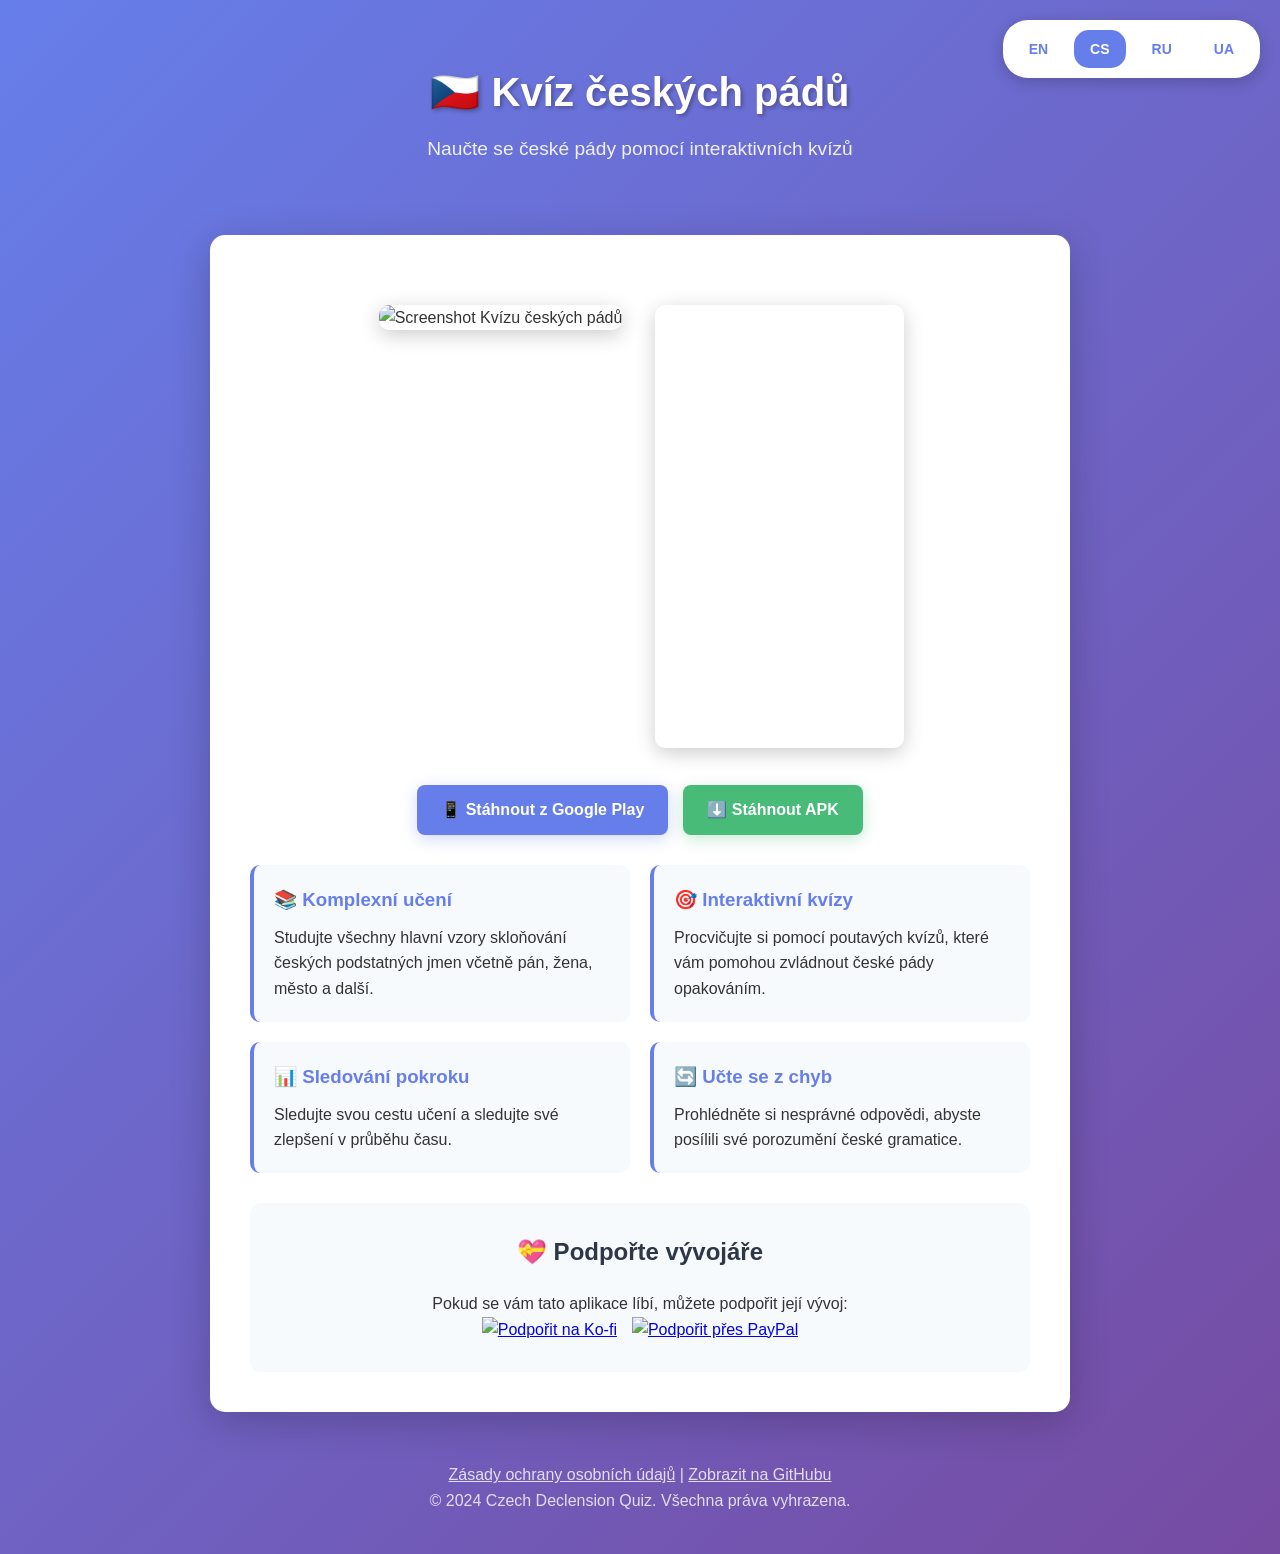
==== docs/cs.html @ d4c5b516 "Add landing page" ====
<!DOCTYPE html>
<html lang="cs">
<head>
    <meta charset="UTF-8">
    <meta name="viewport" content="width=device-width, initial-scale=1.0">
    <meta name="description" content="Kvíz českých pádů - Android aplikace pro studium skloňování podstatných jmen v češtině">
    <meta name="keywords" content="čeština, pády, kvíz, učení, Android, aplikace">
    <meta name="author" content="usharik">
    <title>Kvíz českých pádů - Naučte se české pády</title>
    <link rel="stylesheet" href="style.css">
    <link rel="alternate" hreflang="en" href="index.html">
    <link rel="alternate" hreflang="cs" href="cs.html">
    <link rel="alternate" hreflang="ru" href="ru.html">
    <link rel="alternate" hreflang="uk" href="ua.html">
</head>
<body>
    <div class="language-switcher">
        <a href="index.html" class="lang-btn">EN</a>
        <a href="cs.html" class="lang-btn active">CS</a>
        <a href="ru.html" class="lang-btn">RU</a>
        <a href="ua.html" class="lang-btn">UA</a>
    </div>
    <div class="container">
        <header>
            <h1>🇨🇿 Kvíz českých pádů</h1>
            <p class="tagline">Naučte se české pády pomocí interaktivních kvízů</p>
        </header>
        
        <div class="main-content">
            <div class="media-section">
                <div class="screenshot">
                    <img src="https://user-images.githubusercontent.com/15856751/41592267-4c107f64-73bc-11e8-89ce-f618351bb28d.png"
                         alt="Screenshot Kvízu českých pádů"
                         width="249">
                </div>

                <div class="video-container">
                    <iframe width="560" height="315"
                            src="https://www.youtube.com/embed/tfY8J9ZHEnU"
                            title="Demo video Kvízu českých pádů"
                            frameborder="0"
                            allow="accelerometer; autoplay; clipboard-write; encrypted-media; gyroscope; picture-in-picture; web-share"
                            allowfullscreen>
                    </iframe>
                </div>
            </div>

            <div class="buttons">
                <a href="https://play.google.com/store/apps/details?id=com.usharik.app" class="btn">
                    📱 Stáhnout z Google Play
                </a>
                <a href="https://github.com/usharik/CzechDeclensionQuiz/releases/download/2.10/app-release.apk" class="btn btn-secondary">
                    ⬇️ Stáhnout APK
                </a>
            </div>

            <div class="features">
                <div class="feature">
                    <h3>📚 Komplexní učení</h3>
                    <p>Studujte všechny hlavní vzory skloňování českých podstatných jmen včetně pán, žena, město a další.</p>
                </div>
                <div class="feature">
                    <h3>🎯 Interaktivní kvízy</h3>
                    <p>Procvičujte si pomocí poutavých kvízů, které vám pomohou zvládnout české pády opakováním.</p>
                </div>
                <div class="feature">
                    <h3>📊 Sledování pokroku</h3>
                    <p>Sledujte svou cestu učení a sledujte své zlepšení v průběhu času.</p>
                </div>
                <div class="feature">
                    <h3>🔄 Učte se z chyb</h3>
                    <p>Prohlédněte si nesprávné odpovědi, abyste posílili své porozumění české gramatice.</p>
                </div>
            </div>

            <div class="support">
                <h2>💝 Podpořte vývojáře</h2>
                <p>Pokud se vám tato aplikace líbí, můžete podpořit její vývoj:</p>
                <div class="support-buttons">
                    <a href="https://ko-fi.com/X8X8NI26" class="support-btn" target="_blank">
                        <img src="https://www.ko-fi.com/img/donate_sm.png" alt="Podpořit na Ko-fi">
                    </a>
                    <a href="https://www.paypal.me/usharik" class="support-btn" target="_blank">
                        <img src="https://www.paypalobjects.com/webstatic/mktg/logo/pp_cc_mark_37x23.jpg" alt="Podpořit přes PayPal" style="height: 35px;">
                    </a>
                </div>
            </div>
        </div>

        <footer>
            <p>
                <a href="privacy_policy.html">Zásady ochrany osobních údajů</a> | 
                <a href="https://github.com/usharik/CzechDeclensionQuiz">Zobrazit na GitHubu</a>
            </p>
            <p>&copy; 2024 Czech Declension Quiz. Všechna práva vyhrazena.</p>
        </footer>
    </div>
</body>
</html>
---- docs/style.css ----
* {
    margin: 0;
    padding: 0;
    box-sizing: border-box;
}

body {
    font-family: -apple-system, BlinkMacSystemFont, 'Segoe UI', Roboto, 'Helvetica Neue', Arial, sans-serif;
    line-height: 1.6;
    color: #333;
    background: linear-gradient(135deg, #667eea 0%, #764ba2 100%);
    min-height: 100vh;
}

.container {
    max-width: 900px;
    margin: 0 auto;
    padding: 20px;
}

header {
    text-align: center;
    padding: 40px 20px;
    color: white;
}

h1 {
    font-size: 2.5em;
    margin-bottom: 10px;
    text-shadow: 2px 2px 4px rgba(0,0,0,0.3);
}

.tagline {
    font-size: 1.2em;
    opacity: 0.9;
    margin-bottom: 30px;
}

.main-content {
    background: white;
    border-radius: 15px;
    padding: 40px;
    box-shadow: 0 10px 40px rgba(0,0,0,0.2);
    margin-bottom: 30px;
}

.media-section {
    display: flex;
    gap: 30px;
    justify-content: center;
    align-items: flex-start;
    margin: 30px 0;
    flex-wrap: wrap;
}

.screenshot {
    text-align: center;
    flex: 0 0 auto;
    width: 249px;
}

.screenshot img {
    width: 100%;
    height: auto;
    border-radius: 10px;
    box-shadow: 0 5px 20px rgba(0,0,0,0.2);
}

.video-container {
    flex: 0 0 auto;
    width: 249px;
}

.video-container iframe {
    width: 100%;
    height: 443px;
    border-radius: 10px;
    box-shadow: 0 5px 20px rgba(0,0,0,0.2);
}

.buttons {
    display: flex;
    flex-wrap: wrap;
    gap: 15px;
    justify-content: center;
    margin: 30px 0;
}

.btn {
    display: inline-flex;
    align-items: center;
    padding: 12px 24px;
    background: #667eea;
    color: white;
    text-decoration: none;
    border-radius: 8px;
    font-weight: 600;
    transition: all 0.3s ease;
    box-shadow: 0 4px 15px rgba(102, 126, 234, 0.3);
}

.btn:hover {
    background: #5568d3;
    transform: translateY(-2px);
    box-shadow: 0 6px 20px rgba(102, 126, 234, 0.4);
}

.btn-secondary {
    background: #48bb78;
    box-shadow: 0 4px 15px rgba(72, 187, 120, 0.3);
}

.btn-secondary:hover {
    background: #38a169;
    box-shadow: 0 6px 20px rgba(72, 187, 120, 0.4);
}

.btn-outline {
    background: white;
    color: #667eea;
    border: 2px solid #667eea;
    box-shadow: none;
}

.btn-outline:hover {
    background: #667eea;
    color: white;
}

.features {
    display: grid;
    grid-template-columns: repeat(auto-fit, minmax(250px, 1fr));
    gap: 20px;
    margin: 30px 0;
}

.feature {
    padding: 20px;
    background: #f7fafc;
    border-radius: 10px;
    border-left: 4px solid #667eea;
}

.feature h3 {
    color: #667eea;
    margin-bottom: 10px;
}

.support {
    text-align: center;
    padding: 30px;
    background: #f7fafc;
    border-radius: 10px;
    margin-top: 30px;
}

.support h2 {
    margin-bottom: 20px;
    color: #2d3748;
}

.support-buttons {
    display: flex;
    gap: 15px;
    justify-content: center;
    flex-wrap: wrap;
}

.support-btn {
    display: inline-block;
    transition: transform 0.3s ease;
}

footer {
    text-align: center;
    padding: 20px;
    color: white;
    opacity: 0.8;
}

footer a {
    color: white;
    text-decoration: underline;
}

.privacy-content {
    text-align: left;
}

.privacy-content h2 {
    color: #667eea;
    margin-top: 30px;
    margin-bottom: 15px;
    font-size: 1.5em;
}

.privacy-content p {
    margin-bottom: 15px;
    line-height: 1.8;
}

.privacy-content ul {
    margin: 15px 0;
    padding-left: 30px;
}

.privacy-content li {
    margin-bottom: 10px;
}

.privacy-content a {
    color: #667eea;
    text-decoration: none;
}

.privacy-content a:hover {
    text-decoration: underline;
}

.small-text {
    font-size: 0.9em;
    color: #666;
    margin-top: 30px;
    padding-top: 20px;
    border-top: 1px solid #e0e0e0;
}

.language-switcher {
    position: fixed;
    top: 20px;
    right: 20px;
    display: flex;
    gap: 10px;
    background: white;
    padding: 10px;
    border-radius: 25px;
    box-shadow: 0 4px 15px rgba(0,0,0,0.2);
    z-index: 1000;
}

.lang-btn {
    padding: 8px 16px;
    border: none;
    background: transparent;
    color: #667eea;
    font-weight: 600;
    cursor: pointer;
    border-radius: 15px;
    transition: all 0.3s ease;
    font-size: 14px;
    text-decoration: none;
    display: inline-block;
}

.lang-btn:hover {
    background: #f7fafc;
}

.lang-btn.active {
    background: #667eea;
    color: white;
}

@media (max-width: 768px) {
    h1 {
        font-size: 2em;
    }

    .main-content {
        padding: 20px;
    }

    .media-section {
        flex-direction: column;
        align-items: center;
    }

    .screenshot {
        width: 100%;
        max-width: 300px;
    }

    .video-container {
        width: 100%;
        max-width: 300px;
    }

    .video-container iframe {
        height: 533px;
    }

    .buttons {
        flex-direction: column;
    }

    .btn {
        width: 100%;
        justify-content: center;
    }

    .language-switcher {
        top: 10px;
        right: 10px;
        padding: 8px;
        gap: 5px;
    }

    .lang-btn {
        padding: 6px 12px;
        font-size: 12px;
    }
}
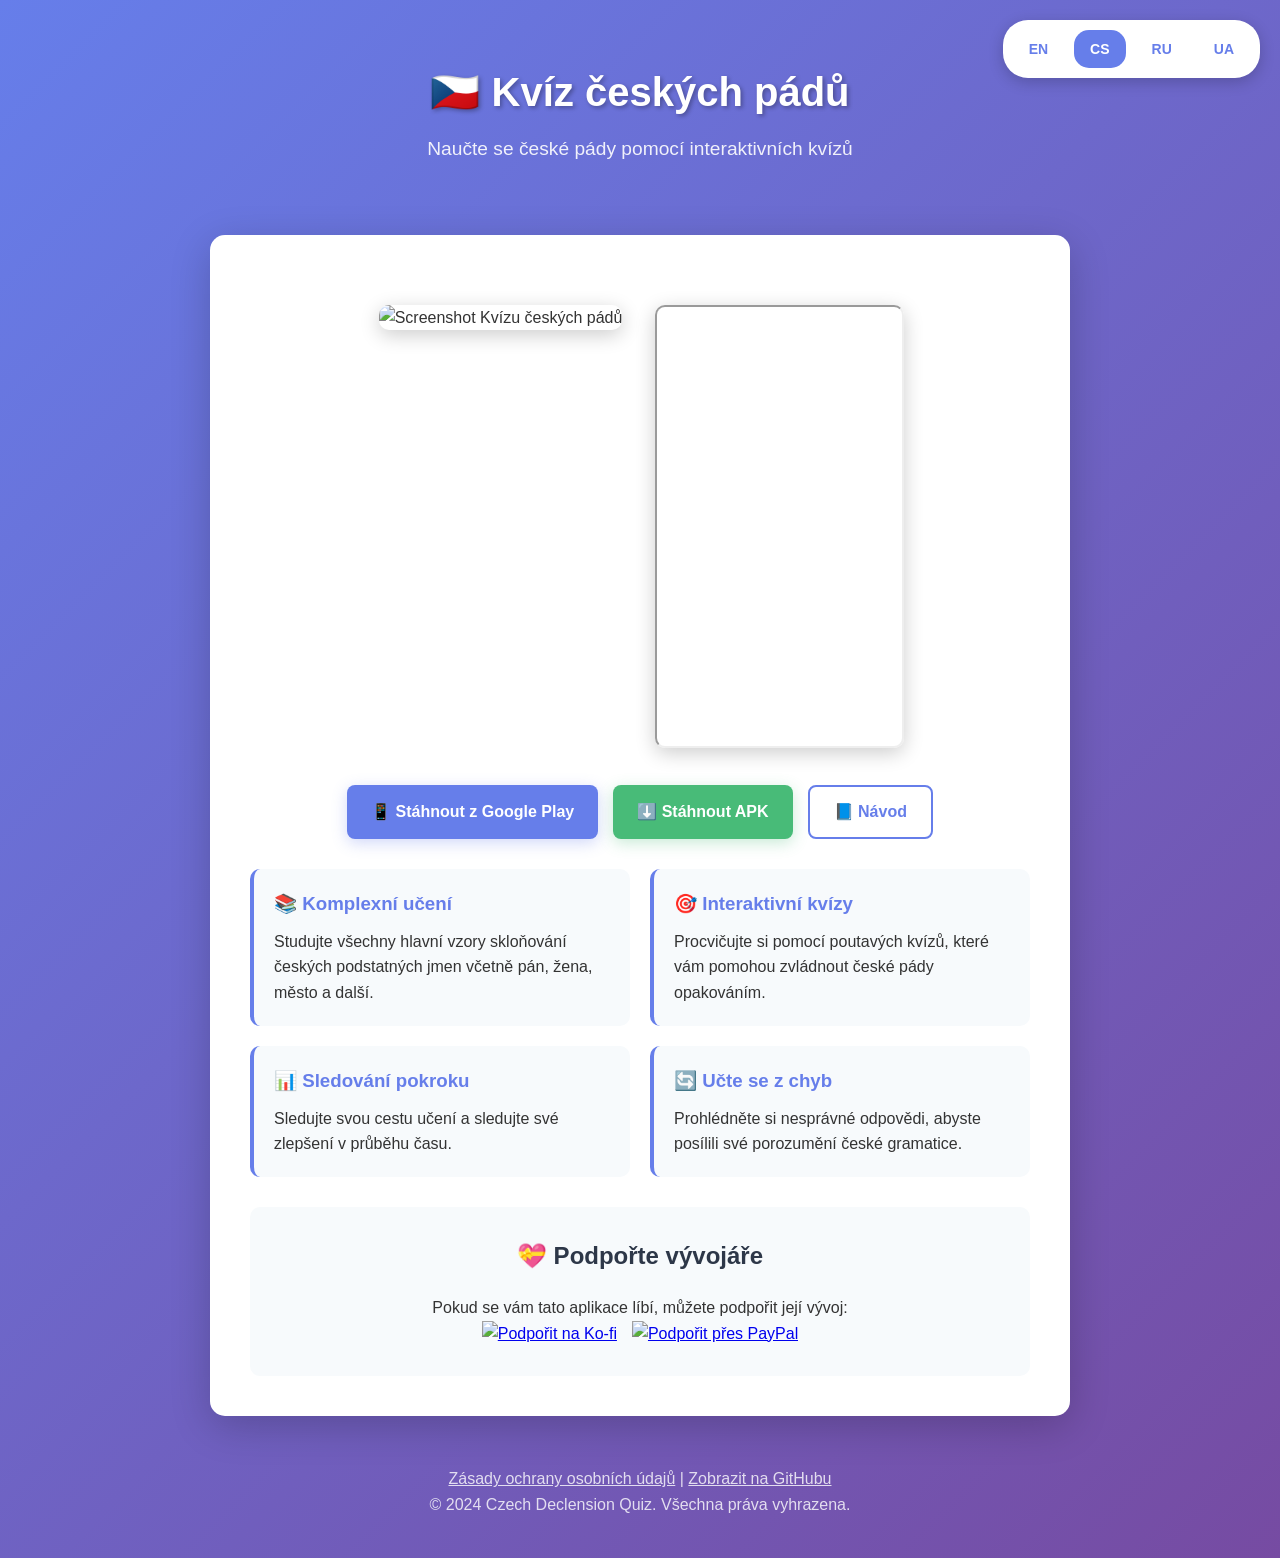
==== commit b4eb46c8: "Add instruction to web page" ====
--- a/docs/cs.html
+++ b/docs/cs.html
@@ -6,7 +6,7 @@
     <meta name="description" content="Kvíz českých pádů - Android aplikace pro studium skloňování podstatných jmen v češtině">
     <meta name="keywords" content="čeština, pády, kvíz, učení, Android, aplikace">
     <meta name="author" content="usharik">
-    <title>Kvíz českých pádů - Naučte se české pády</title>
+    <title>Kvíz českých pádů - Naučte se české skloňování</title>
     <link rel="stylesheet" href="style.css">
     <link rel="alternate" hreflang="en" href="index.html">
     <link rel="alternate" hreflang="cs" href="cs.html">
@@ -38,7 +38,6 @@
                     <iframe width="560" height="315"
                             src="https://www.youtube.com/embed/tfY8J9ZHEnU"
                             title="Demo video Kvízu českých pádů"
-                            frameborder="0"
                             allow="accelerometer; autoplay; clipboard-write; encrypted-media; gyroscope; picture-in-picture; web-share"
                             allowfullscreen>
                     </iframe>
@@ -52,6 +51,7 @@
                 <a href="https://github.com/usharik/CzechDeclensionQuiz/releases/download/2.10/app-release.apk" class="btn btn-secondary">
                     ⬇️ Stáhnout APK
                 </a>
+                <a href="tutorial_cs.html" class="btn btn-outline">📘 Návod</a>
             </div>
 
             <div class="features">
